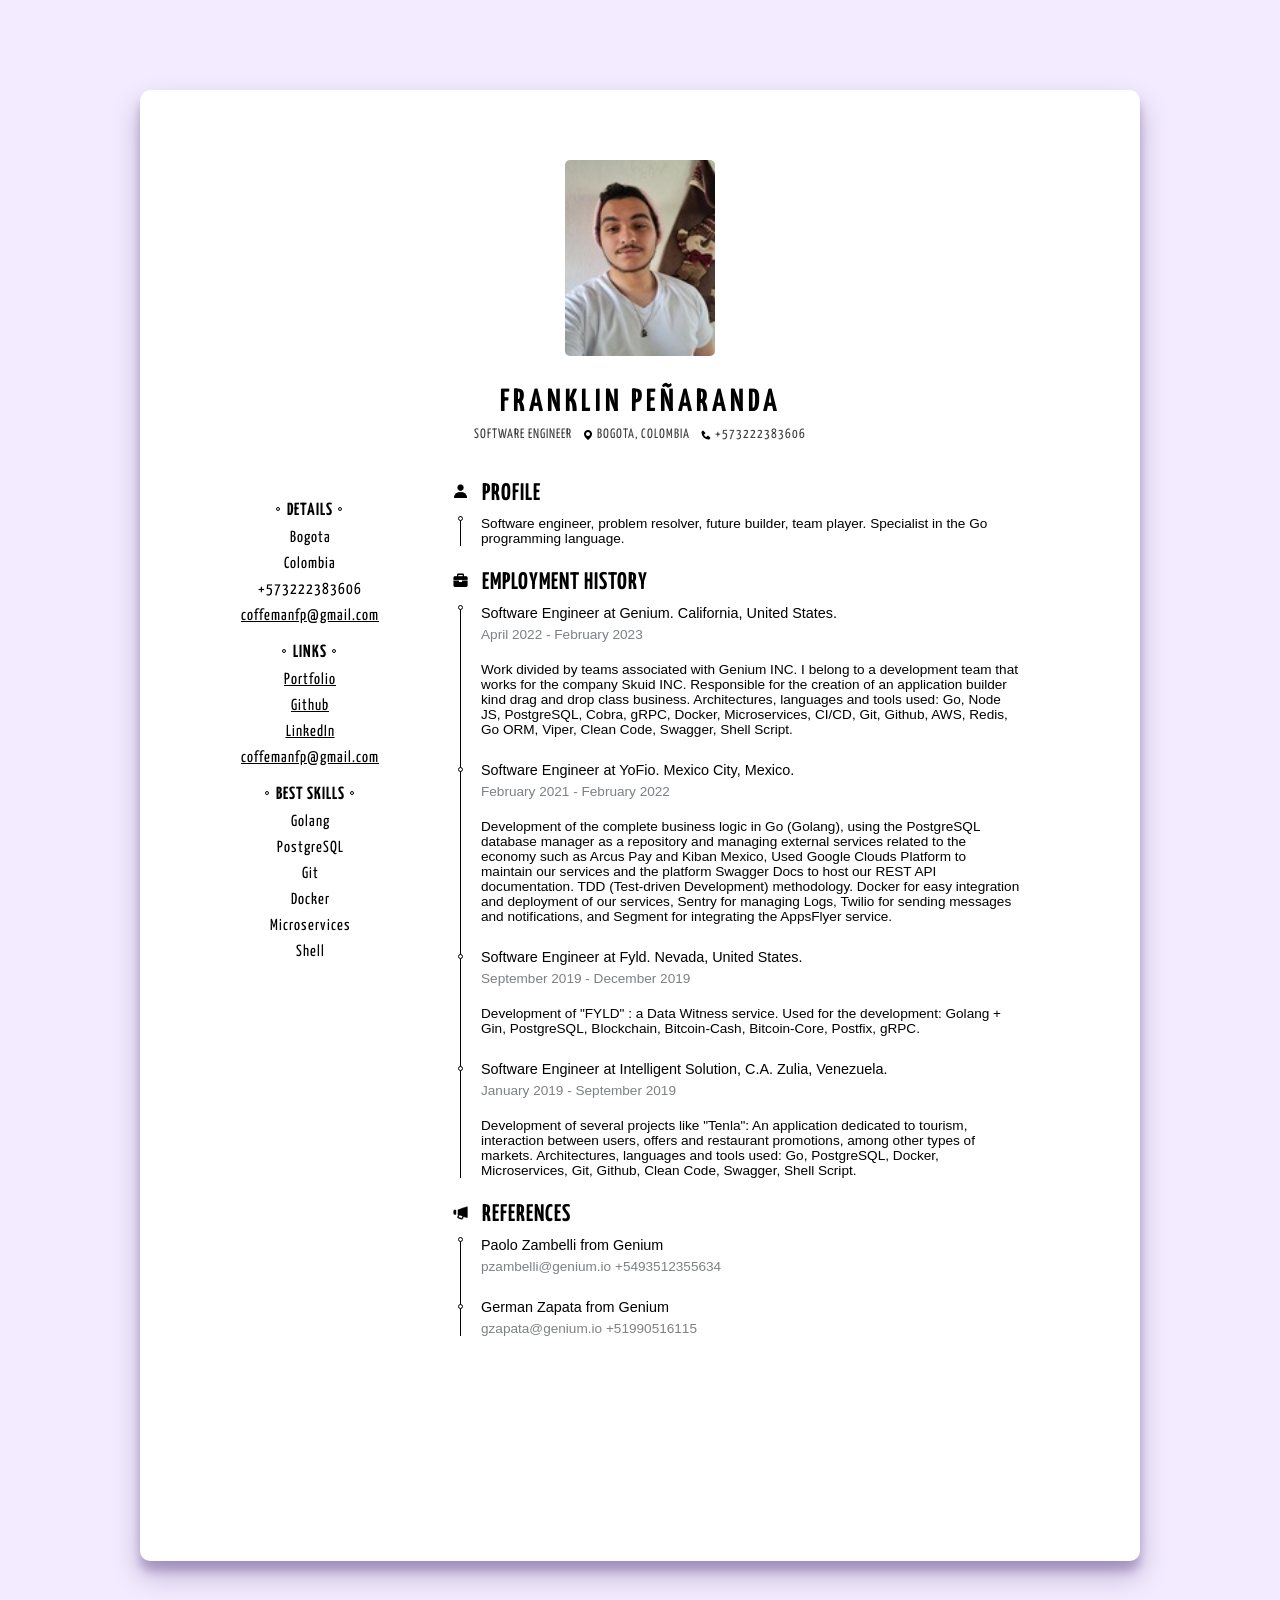
==== docs/index.html @ 39080c55 "Phone number updated" ====
<!DOCTYPE html>
<html lang="en">

<head>
    <meta charset="UTF-8">
    <meta http-equiv="X-UA-Compatible" content="IE=edge">
    <meta name="viewport" content="width=device-width, initial-scale=1.0">
    <link rel="stylesheet" href="style.css">
    <link rel="preconnect" href="https://fonts.googleapis.com">
    <link rel="preconnect" href="https://fonts.gstatic.com" crossorigin>
    <link href="https://fonts.googleapis.com/css2?family=Yanone+Kaffeesatz:wght@300&display=swap" rel="stylesheet">
    <link rel="shortcut icon" href="favicon.ico" type="image/x-icon">
    <title>Franklin Peñaranda | Curriculum Vitae</title>
</head>

<body>
    <div class="resume">
        <header class="main-info">
            <img class="main-info__photo" src="me.jpg" alt="Franklin Peñaranda photo">
            <h1 class="main-info__name">Franklin Peñaranda</h1>
            <div class="main-info__contact-info">
                <div class="main-info__info">
                    <p>Software Engineer</p>
                </div>
                <div class="main-info__info">
                    <img class="main-info__icon"
                        src="[data-uri]" /></span>
                    <p>Bogota, Colombia</p>
                </div>
                <div class="main-info__info">
                    <img class="main-info__icon"
                        src="[data-uri]" />
                    <p>+573222383606</p>
                </div>
            </div>
        </header>
        <div class="resume__content">
            <aside class="more-info">
                <section class="more-info__section">
                    <h3 class="more-info__title">Details</h3>
                    <p class="more-info__text">Bogota</p>
                    <p class="more-info__text">Colombia</p>
                    <p class="more-info__text">+573222383606</p>
                    <a class="more-info__link" href="mailto:coffemanfp@gmail.com">coffemanfp@gmail.com</a>
                </section>
                <section class="more-info__section">
                    <h3 class="more-info__title">Links</h3>
                    <a class="more-info__link" href="https://coffemanfp.vercel.app/">Portfolio</a>
                    <a class="more-info__link" href="https://github.com/coffemanfp">Github</a>
                    <a class="more-info__link" href="https://linkedin.com/in/coffemanfp">LinkedIn</a>
                    <a class="more-info__link" href="mailto:coffemanfp@gmail.com">coffemanfp@gmail.com</a>
                </section>
                <section class="more-info__section">
                    <h3 class="more-info__title">Best Skills</h3>
                    <p class="more-info__text">Golang</p>
                    <p class="more-info__text">PostgreSQL</p>
                    <p class="more-info__text">Git</p>
                    <p class="more-info__text">Docker</p>
                    <p class="more-info__text">Microservices</p>
                    <p class="more-info__text">Shell</p>
                </section>
            </aside>
            <main class="main">
                <section class="section">
                    <img class="section__icon"
                        src="[data-uri]" />
                    <h2 class="section__title">Profile</h2>
                    <div class="section__items">
                        <div class="section-item">
                            <p class="section__description">Software engineer, problem resolver, future builder, team
                                player. Specialist in the Go programming language.</p>
                        </div>
                    </div>
                </section>
                <section class="section">
                    <img class="section__icon"
                        src="[data-uri]" />
                    <h2 class="section__title">Employment History</h2>
                    <div class="section__items">
                        <div class="section-item">
                            <p class="section-item__title">Software Engineer at Genium. California, United States.</p>
                            <p class="section-item__details">April 2022 - February 2023</p>
                            <p class="section-item__description">Work divided by teams associated with Genium INC. I
                                belong to a development team that works for the company Skuid INC. Responsible for the
                                creation of an application builder kind drag and drop class business.
                                Architectures, languages and tools used: Go, Node JS, PostgreSQL, Cobra, gRPC, Docker,
                                Microservices, CI/CD, Git, Github, AWS, Redis, Go ORM, Viper, Clean Code, Swagger, Shell
                                Script.</p>
                        </div>
                        <div class="section-item">
                            <p class="section-item__title">Software Engineer at YoFio. Mexico City, Mexico.</p>
                            <p class="section-item__details">February 2021 - February 2022</p>
                            <p class="section-item__description">Development of the complete business logic in Go
                                (Golang), using the PostgreSQL database manager as a repository and managing external
                                services related to the economy such as Arcus Pay and Kiban Mexico, Used Google Clouds
                                Platform to maintain our services and the platform Swagger Docs to host our REST API
                                documentation. TDD (Test-driven Development) methodology. Docker for easy integration
                                and deployment of our services, Sentry for managing Logs, Twilio for sending messages
                                and notifications, and Segment for integrating the AppsFlyer service.</p>
                        </div>
                        <div class="section-item">
                            <p class="section-item__title">Software Engineer at Fyld. Nevada, United States.</p>
                            <p class="section-item__details">September 2019 - December 2019</p>
                            <p class="section-item__description">Development of "FYLD" : a Data Witness service. Used
                                for the development: Golang + Gin, PostgreSQL, Blockchain, Bitcoin-Cash, Bitcoin-Core,
                                Postfix, gRPC.</p>
                        </div>
                        <div class="section-item">
                            <p class="section-item__title">Software Engineer at Intelligent Solution, C.A. Zulia,
                                Venezuela.</p>
                            <p class="section-item__details">January 2019 - September 2019</p>
                            <p class="section-item__description">Development of several projects like "Tenla": An
                                application dedicated to tourism, interaction between users, offers and restaurant
                                promotions, among other types of markets.
                                Architectures, languages and tools used: Go, PostgreSQL, Docker, Microservices, Git,
                                Github, Clean Code, Swagger, Shell Script.</p>
                            </p>
                        </div>
                    </div>
                </section>
                <section class="section">
                    <img class="section__icon"
                        src="[data-uri]" />
                    <h2 class="section__title">References</h2>
                    <div class="section__items">
                        <div class="section-item">
                            <p class="section-item__title">Paolo Zambelli from Genium</p>
                            <p class="section-item__details">pzambelli@genium.io +5493512355634</p>
                        </div>
                        <div class="section-item">
                            <p class="section-item__title">German Zapata from Genium</p>
                            <p class="section-item__details">gzapata@genium.io +51990516115</p>
                        </div>
                    </div>
                </section>
            </main>
        </div>
    </div>
</body>

</html>
---- docs/style.css ----
html {
    -webkit-box-sizing: border-box;
    box-sizing: border-box;
    cursor: default;
    -ms-text-size-adjust: 100%;
    -webkit-text-size-adjust: 100%;
}

body {
    position: relative;
    min-height: 100vh;
    overflow-x: hidden;
    background-color: #f3ebff;
    font-family: 'Yanone Kaffeesatz', sans-serif;
    margin: 0;
}

p, h1, h2, h3 {
    margin: 0;
}

a {
    color: inherit;
}

.resume {
    background-color: white;
    border-radius: 10px;
    margin: 7% auto 7% auto;
    box-shadow: rgba(27, 0, 70, 0.25) 0px 14px 28px, rgba(47, 0, 94, 0.22) 0px 10px 10px;
    max-width: 1000px;
}

.resume__content {
    display: flex;
    justify-content: center;
    padding: 0 20px 200px 20px;
}

.main-info {
    padding-top: 7%;
    margin-bottom: 40px;
}

.main-info__photo {
    display: block;
    margin-left: auto;
    margin-right: auto;
    margin-bottom: 30px;
    width: 150px;
    height: 196px;
    border-radius: 5px;
}

.main-info__name {
    text-transform: uppercase;
    text-align: center;
    letter-spacing: 4px;
    margin-bottom: 10px;
}

.main-info__contact-info {
    display: flex;
    justify-content: center;
    align-items: center;
}

.main-info__info {
    display: inline-flex;
    justify-content: center;
    align-items: center;
    margin-left: 5px;
    margin-right: 5px;
    text-transform: uppercase;
}

.main-info__contact-info p {
    display: inline;
    letter-spacing: 1px;
    font-size: .85rem;
    color: rgb(65, 65, 65);
}

.main-info__icon {
    height: 12px;
    width: 12px;
    margin-right: 3px;
}

.more-info {
    display: inline;
    width: 30%;
    min-width: 300px;
    text-align: center;
}

.more-info__title {
    position: relative;
    margin-top: 20px;
    text-transform: uppercase;
    font-size: 1.1rem;
}

.more-info__title::after, .more-info__title::before {
    content: '';
    position: absolute;
    height: 2px;
    width: 2px;
    border: 1px solid black;
    border-radius: 50%;
}

.more-info__title::after {
    margin-top: 5px;
    margin-left: 5px;
}

.more-info__title::before {
    margin-top: 5px;
    margin-left: -11px;
}

.more-info__title, .more-info__link, .more-info__text {
    margin-bottom: 10px;
}

.more-info__title, .more-info__link, .more-info__text {
    display: block;
    letter-spacing: 1px;
}

.main {
    display: inline;
    padding-right: 100px;
}

.section__icon, .section__title {
    display: inline;
}

.section__title {
    text-transform: uppercase;
    letter-spacing: 1px;
}

.section__items {
    border-left: 1px solid black;
    padding-left: 20px;
    margin-top: 10px;
    margin-bottom: 20px;
    font-family: Roboto, sans-serif;
    font-size: .85em;
    font-weight: lighter;
}

.section-item {
    position: relative;
    margin-bottom: 25px;
}

.section-item__title {
    font-weight: 500;
    font-size: .9rem;
    margin-bottom: 6px;
}

.section-item__details {
    color: #7d8184;
    margin-bottom: 20px;
}

.section-item:not(:first-child)::before {
    top: 5px;
}

.section-item::before {
    content: '';
    position: absolute;
    margin-left: -23px;
    height: 3px;
    width: 3px;
    border: 1px solid black;
    border-radius: 50%;
    background-color: white;
}

.section__icon {
    width: 17px;
    height: 17px;
    margin-left: -8px;
    margin-right: 10px;
}

@media screen and (max-width: 700px) {
    .resume__content {
        display: block;
        justify-content: center;
        padding: 0 20px 50px 20px;
    }

    .resume__content>* {
        display: block;
        margin: 0 auto 50px auto;
        padding: 0 20px 0 20px;
    }
}
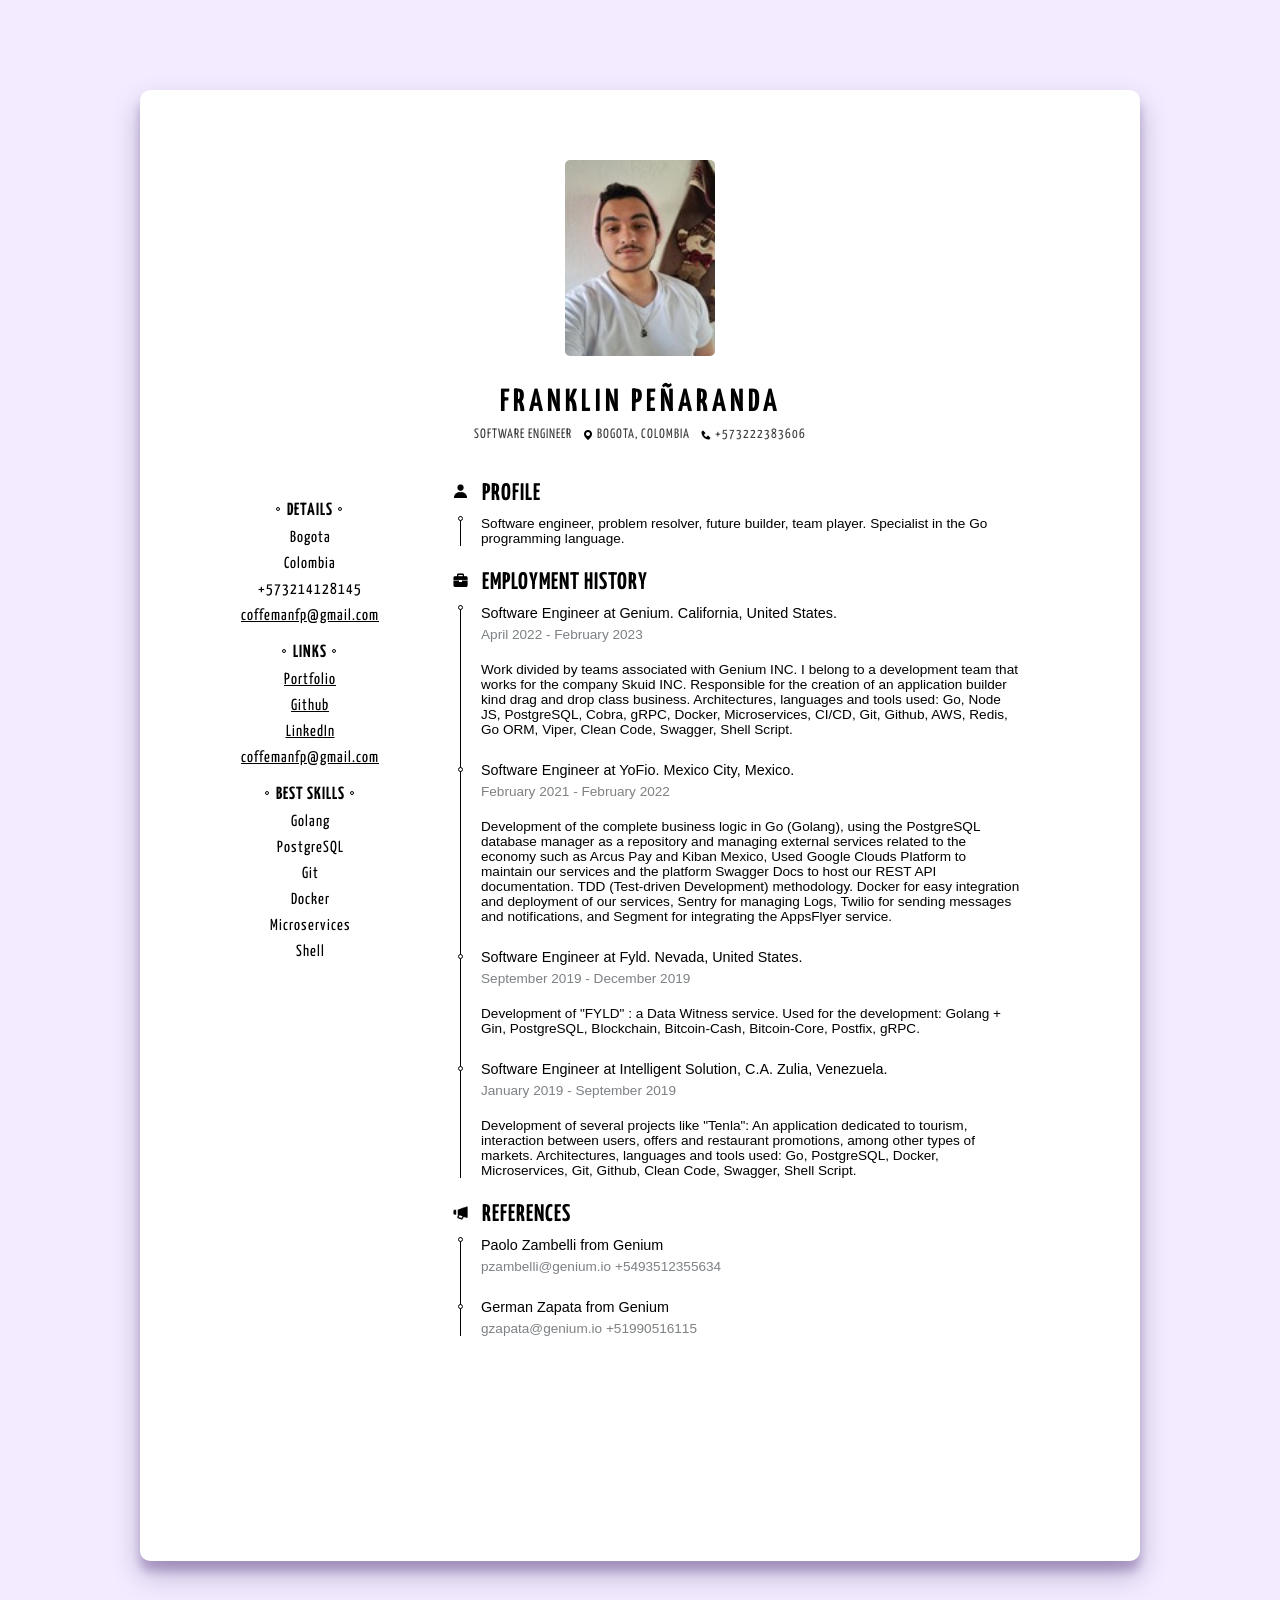
==== commit d108b085: "Phone number updated" ====
--- a/docs/index.html
+++ b/docs/index.html
@@ -40,7 +40,7 @@
                     <h3 class="more-info__title">Details</h3>
                     <p class="more-info__text">Bogota</p>
                     <p class="more-info__text">Colombia</p>
-                    <p class="more-info__text">+573222383606</p>
+                    <p class="more-info__text">+573214128145</p>
                     <a class="more-info__link" href="mailto:coffemanfp@gmail.com">coffemanfp@gmail.com</a>
                 </section>
                 <section class="more-info__section">
@@ -138,4 +138,4 @@
     </div>
 </body>
 
-</html>+</html>
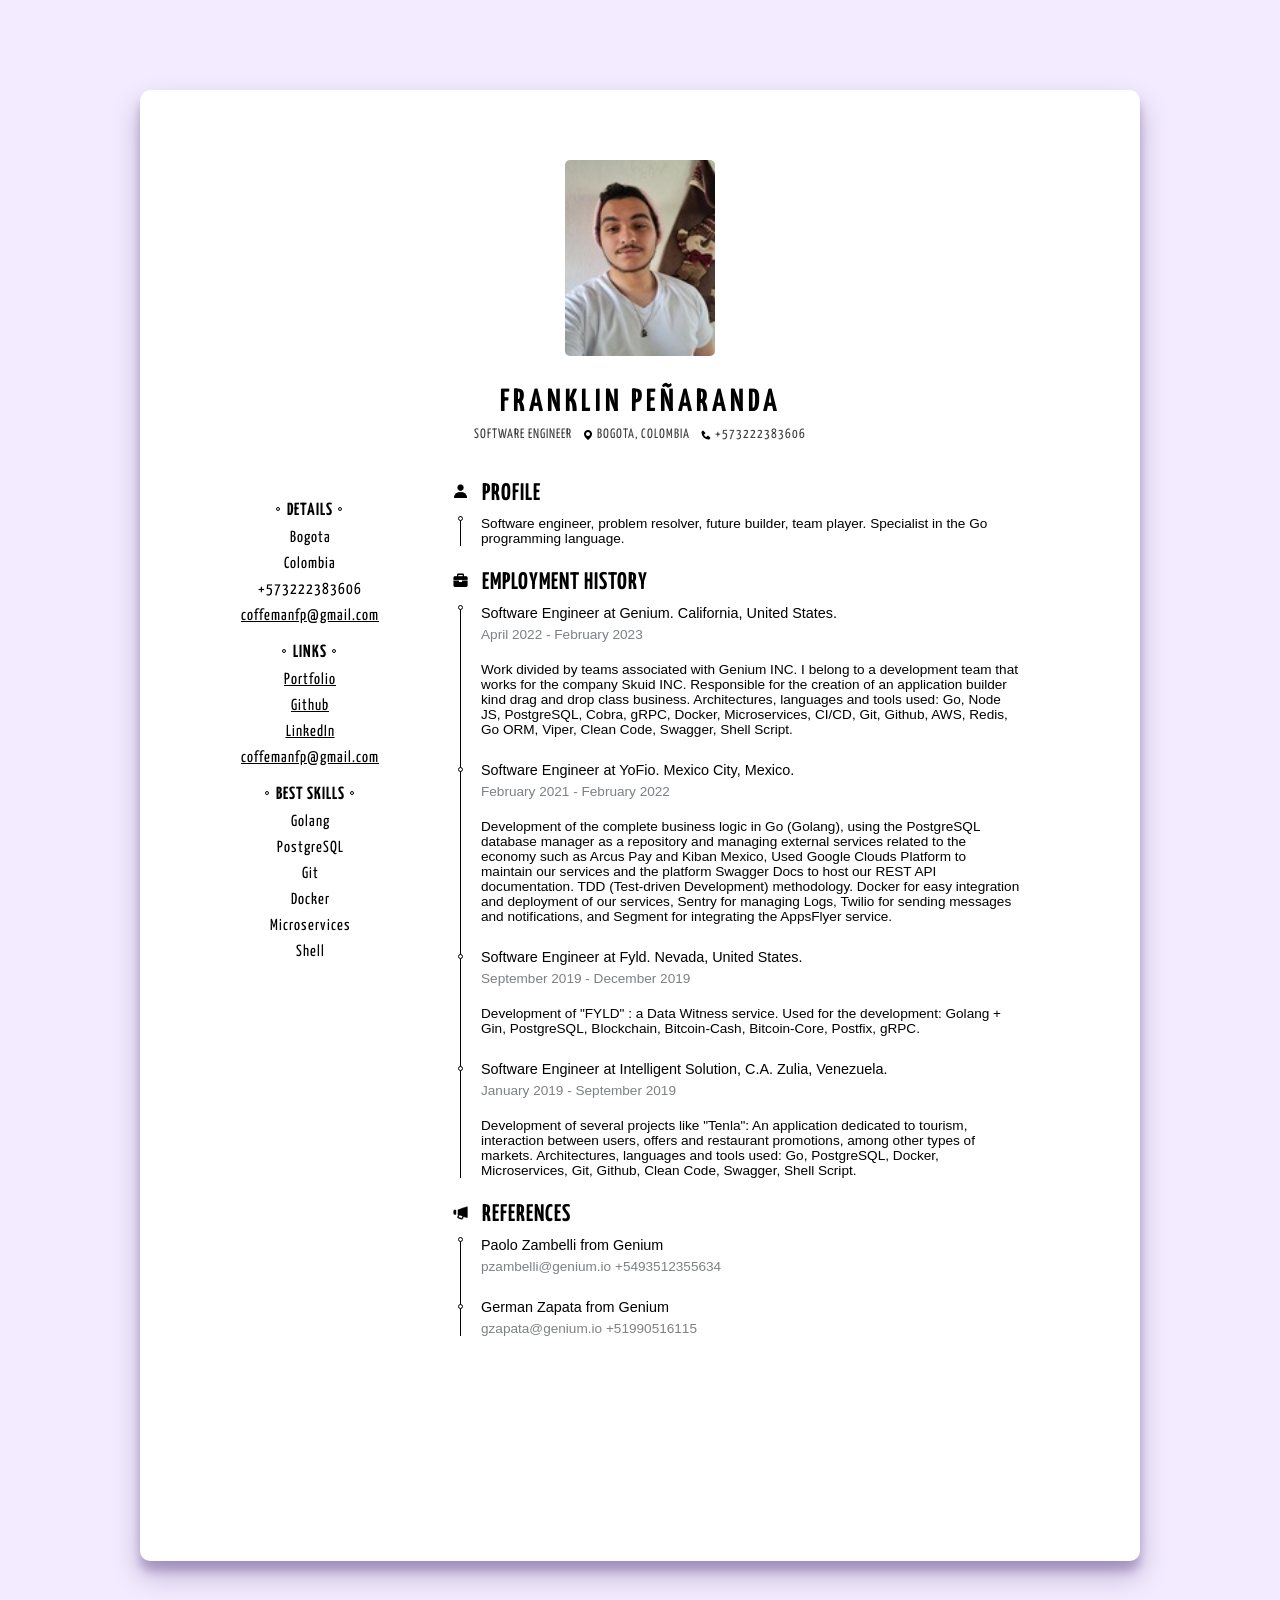
==== commit 84b7176e: "Merge branch 'main' of github.com:coffemanfp/cv" ====
--- a/docs/index.html
+++ b/docs/index.html
@@ -40,7 +40,7 @@
                     <h3 class="more-info__title">Details</h3>
                     <p class="more-info__text">Bogota</p>
                     <p class="more-info__text">Colombia</p>
-                    <p class="more-info__text">+573214128145</p>
+                    <p class="more-info__text">+573222383606</p>
                     <a class="more-info__link" href="mailto:coffemanfp@gmail.com">coffemanfp@gmail.com</a>
                 </section>
                 <section class="more-info__section">
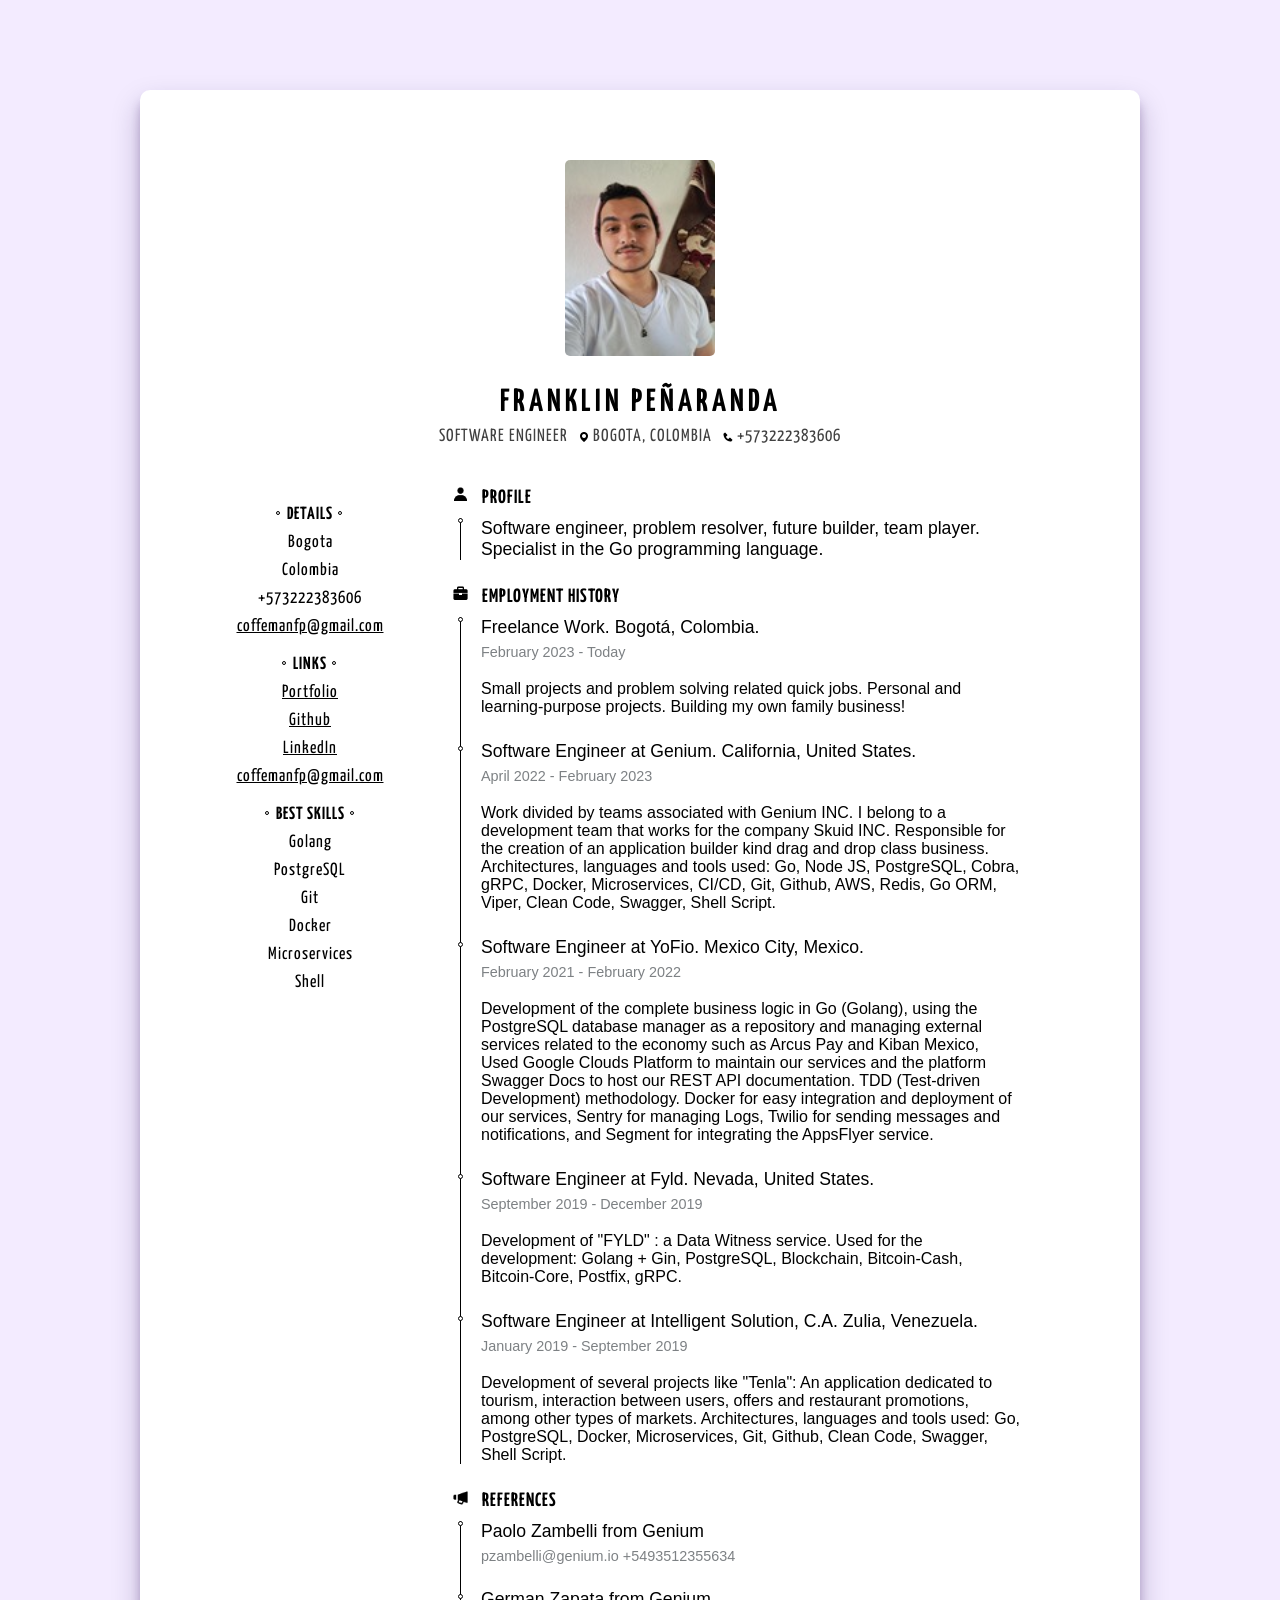
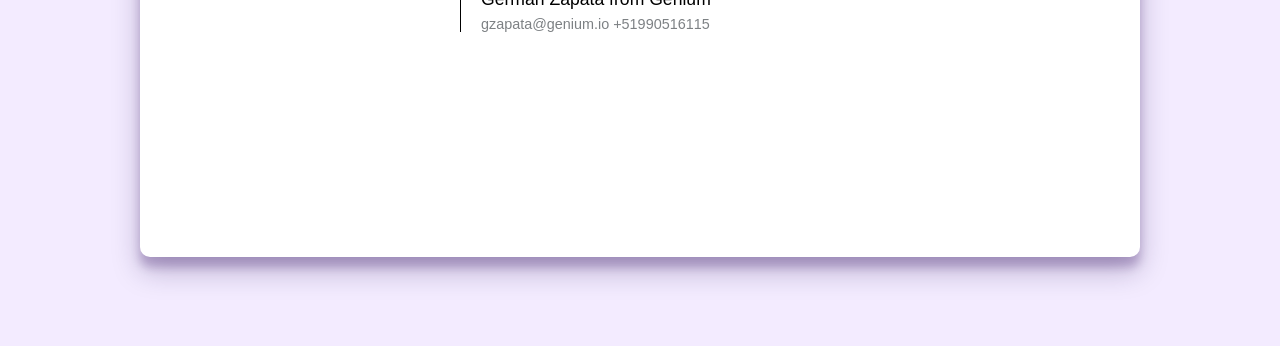
==== commit c07a997d: "Added recent work, changed the font sizes" ====
--- a/docs/index.html
+++ b/docs/index.html
@@ -78,6 +78,14 @@
                     <h2 class="section__title">Employment History</h2>
                     <div class="section__items">
                         <div class="section-item">
+                            <p class="section-item__title">Freelance Work. Bogotá, Colombia.</p>
+                            <p class="section-item__details">February 2023 - Today</p>
+                            <p class="section-item__description">
+                                Small projects and problem solving related quick jobs. Personal and learning-purpose
+                                projects. Building my own family business!
+                            </p>
+                        </div>
+                        <div class="section-item">
                             <p class="section-item__title">Software Engineer at Genium. California, United States.</p>
                             <p class="section-item__details">April 2022 - February 2023</p>
                             <p class="section-item__description">Work divided by teams associated with Genium INC. I
@@ -138,4 +146,4 @@
     </div>
 </body>
 
-</html>
+</html>
--- a/docs/style.css
+++ b/docs/style.css
@@ -15,7 +15,10 @@
     margin: 0;
 }
 
-p, h1, h2, h3 {
+p,
+h1,
+h2,
+h3 {
     margin: 0;
 }
 
@@ -77,7 +80,7 @@
 .main-info__contact-info p {
     display: inline;
     letter-spacing: 1px;
-    font-size: .85rem;
+    font-size: 1.1rem;
     color: rgb(65, 65, 65);
 }
 
@@ -101,7 +104,8 @@
     font-size: 1.1rem;
 }
 
-.more-info__title::after, .more-info__title::before {
+.more-info__title::after,
+.more-info__title::before {
     content: '';
     position: absolute;
     height: 2px;
@@ -120,13 +124,18 @@
     margin-left: -11px;
 }
 
-.more-info__title, .more-info__link, .more-info__text {
+.more-info__title,
+.more-info__link,
+.more-info__text {
     margin-bottom: 10px;
 }
 
-.more-info__title, .more-info__link, .more-info__text {
+.more-info__title,
+.more-info__link,
+.more-info__text {
     display: block;
     letter-spacing: 1px;
+    font-size: 1.1rem;
 }
 
 .main {
@@ -134,13 +143,19 @@
     padding-right: 100px;
 }
 
-.section__icon, .section__title {
-    display: inline;
-}
-
+.section__icon,
 .section__title {
+    display: inline;
+}
+
+.section__title {
     text-transform: uppercase;
     letter-spacing: 1px;
+    font-size: 1.2rem;
+}
+
+.section__description {
+    font-size: 1.1rem;
 }
 
 .section__items {
@@ -160,13 +175,18 @@
 
 .section-item__title {
     font-weight: 500;
-    font-size: .9rem;
+    font-size: 1.1rem;
     margin-bottom: 6px;
 }
 
 .section-item__details {
     color: #7d8184;
     margin-bottom: 20px;
+    font-size: 0.9rem;
+}
+
+.section-item__description {
+    font-size: 1rem;
 }
 
 .section-item:not(:first-child)::before {
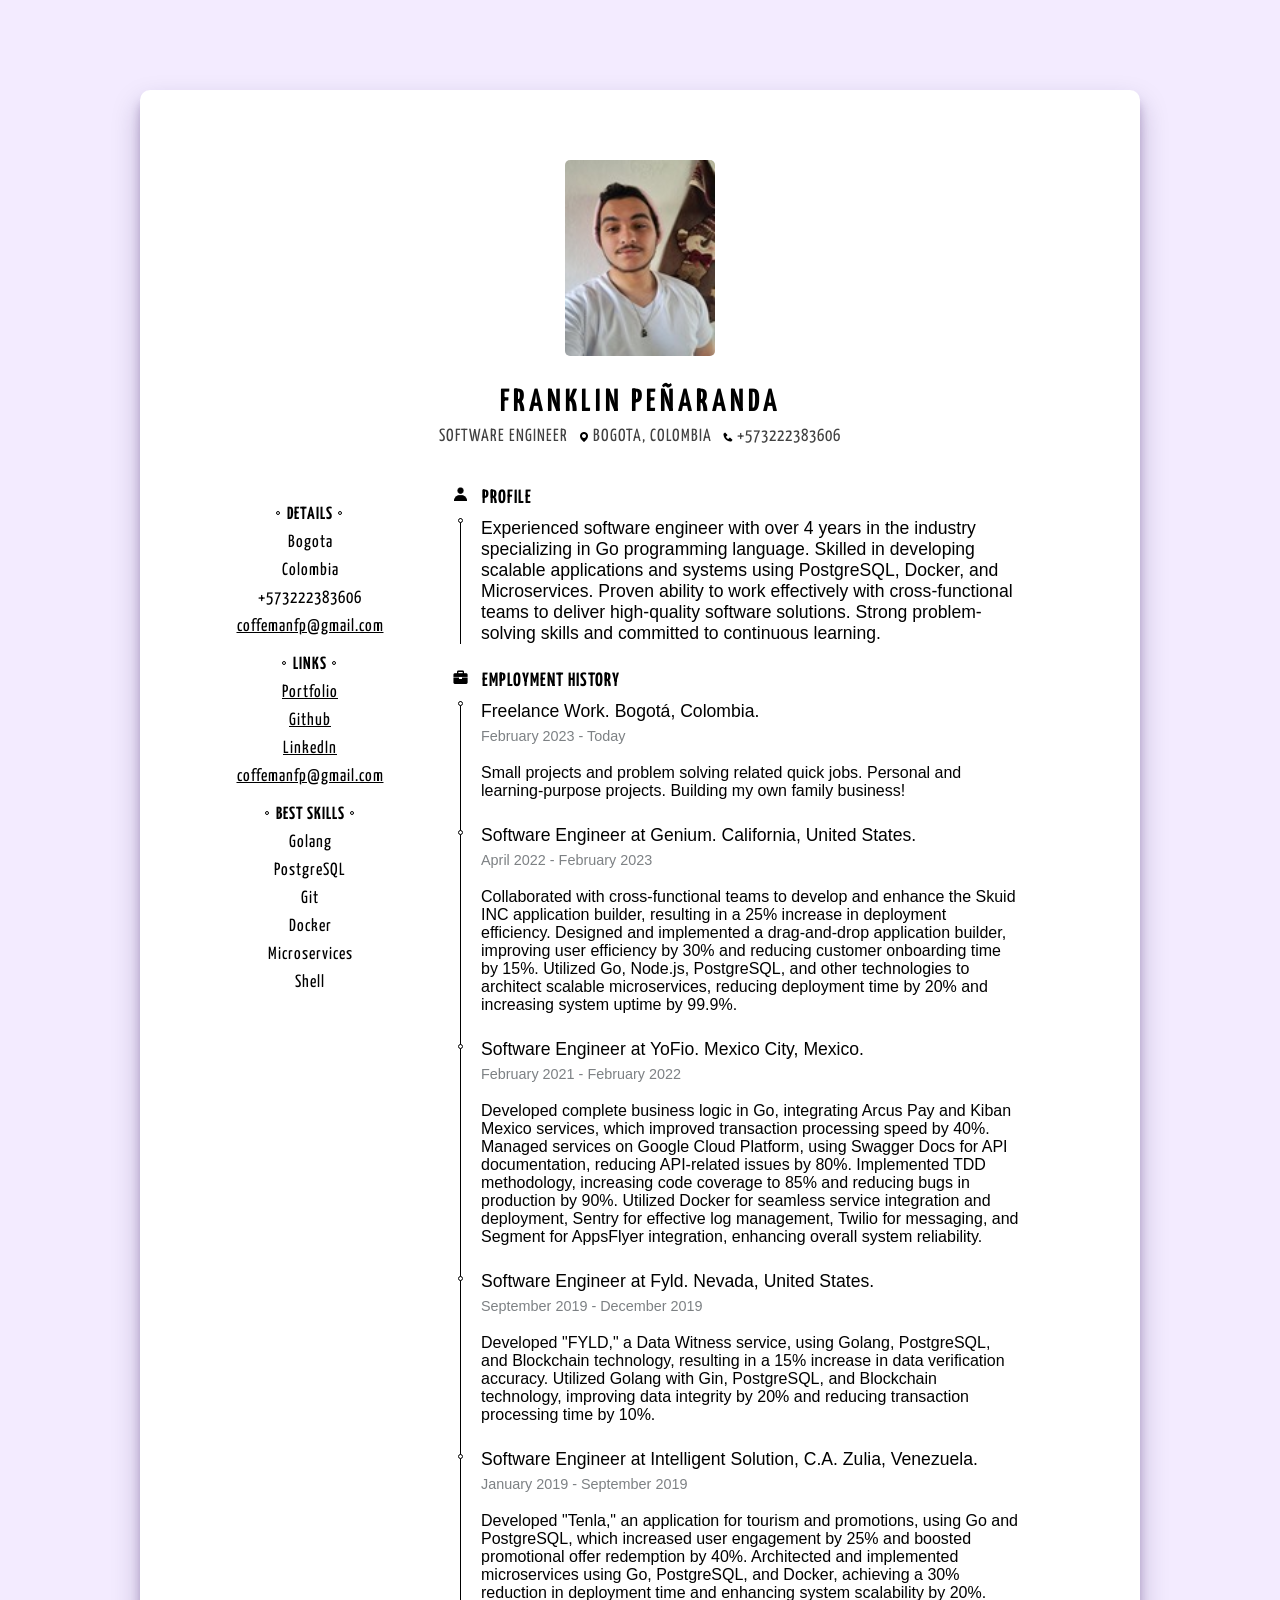
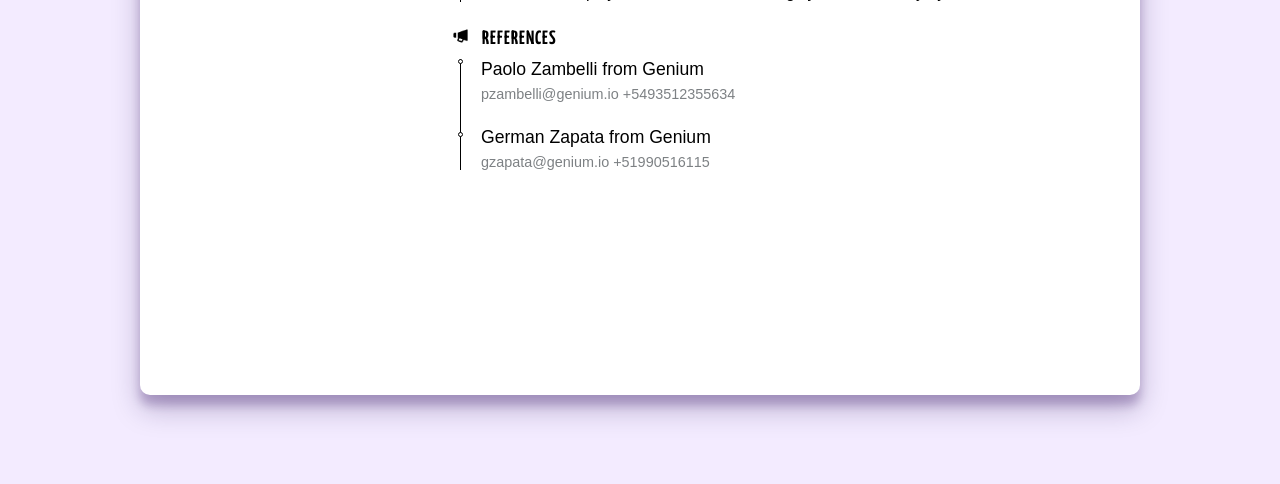
==== commit 264a2551: "Rewriting work experiencie" ====
--- a/docs/index.html
+++ b/docs/index.html
@@ -67,8 +67,9 @@
                     <h2 class="section__title">Profile</h2>
                     <div class="section__items">
                         <div class="section-item">
-                            <p class="section__description">Software engineer, problem resolver, future builder, team
-                                player. Specialist in the Go programming language.</p>
+                            <p class="section__description">
+                                Experienced software engineer with over 4 years in the industry specializing in Go programming language. Skilled in developing scalable applications and systems using PostgreSQL, Docker, and Microservices. Proven ability to work effectively with cross-functional teams to deliver high-quality software solutions. Strong problem-solving skills and committed to continuous learning.
+                            </p>
                         </div>
                     </div>
                 </section>
@@ -88,40 +89,37 @@
                         <div class="section-item">
                             <p class="section-item__title">Software Engineer at Genium. California, United States.</p>
                             <p class="section-item__details">April 2022 - February 2023</p>
-                            <p class="section-item__description">Work divided by teams associated with Genium INC. I
-                                belong to a development team that works for the company Skuid INC. Responsible for the
-                                creation of an application builder kind drag and drop class business.
-                                Architectures, languages and tools used: Go, Node JS, PostgreSQL, Cobra, gRPC, Docker,
-                                Microservices, CI/CD, Git, Github, AWS, Redis, Go ORM, Viper, Clean Code, Swagger, Shell
-                                Script.</p>
+                            <p class="section-item__description">
+                                Collaborated with cross-functional teams to develop and enhance the Skuid INC application builder, resulting in a 25% increase in deployment efficiency.
+                                Designed and implemented a drag-and-drop application builder, improving user efficiency by 30% and reducing customer onboarding time by 15%.
+                                Utilized Go, Node.js, PostgreSQL, and other technologies to architect scalable microservices, reducing deployment time by 20% and increasing system uptime by 99.9%.
+                            </p>
                         </div>
                         <div class="section-item">
                             <p class="section-item__title">Software Engineer at YoFio. Mexico City, Mexico.</p>
                             <p class="section-item__details">February 2021 - February 2022</p>
-                            <p class="section-item__description">Development of the complete business logic in Go
-                                (Golang), using the PostgreSQL database manager as a repository and managing external
-                                services related to the economy such as Arcus Pay and Kiban Mexico, Used Google Clouds
-                                Platform to maintain our services and the platform Swagger Docs to host our REST API
-                                documentation. TDD (Test-driven Development) methodology. Docker for easy integration
-                                and deployment of our services, Sentry for managing Logs, Twilio for sending messages
-                                and notifications, and Segment for integrating the AppsFlyer service.</p>
+                            <p class="section-item__description">
+                                Developed complete business logic in Go, integrating Arcus Pay and Kiban Mexico services, which improved transaction processing speed by 40%.
+                                Managed services on Google Cloud Platform, using Swagger Docs for API documentation, reducing API-related issues by 80%.
+                                Implemented TDD methodology, increasing code coverage to 85% and reducing bugs in production by 90%.
+                                Utilized Docker for seamless service integration and deployment, Sentry for effective log management, Twilio for messaging, and Segment for AppsFlyer integration, enhancing overall system reliability.
+                            </p>
                         </div>
                         <div class="section-item">
                             <p class="section-item__title">Software Engineer at Fyld. Nevada, United States.</p>
                             <p class="section-item__details">September 2019 - December 2019</p>
-                            <p class="section-item__description">Development of "FYLD" : a Data Witness service. Used
-                                for the development: Golang + Gin, PostgreSQL, Blockchain, Bitcoin-Cash, Bitcoin-Core,
-                                Postfix, gRPC.</p>
+                            <p class="section-item__description">
+                                Developed "FYLD," a Data Witness service, using Golang, PostgreSQL, and Blockchain technology, resulting in a 15% increase in data verification accuracy.
+                                Utilized Golang with Gin, PostgreSQL, and Blockchain technology, improving data integrity by 20% and reducing transaction processing time by 10%.
+                            </p>
                         </div>
                         <div class="section-item">
                             <p class="section-item__title">Software Engineer at Intelligent Solution, C.A. Zulia,
                                 Venezuela.</p>
                             <p class="section-item__details">January 2019 - September 2019</p>
-                            <p class="section-item__description">Development of several projects like "Tenla": An
-                                application dedicated to tourism, interaction between users, offers and restaurant
-                                promotions, among other types of markets.
-                                Architectures, languages and tools used: Go, PostgreSQL, Docker, Microservices, Git,
-                                Github, Clean Code, Swagger, Shell Script.</p>
+                            <p class="section-item__description">
+                                Developed "Tenla," an application for tourism and promotions, using Go and PostgreSQL, which increased user engagement by 25% and boosted promotional offer redemption by 40%.
+                                Architected and implemented microservices using Go, PostgreSQL, and Docker, achieving a 30% reduction in deployment time and enhancing system scalability by 20%.
                             </p>
                         </div>
                     </div>
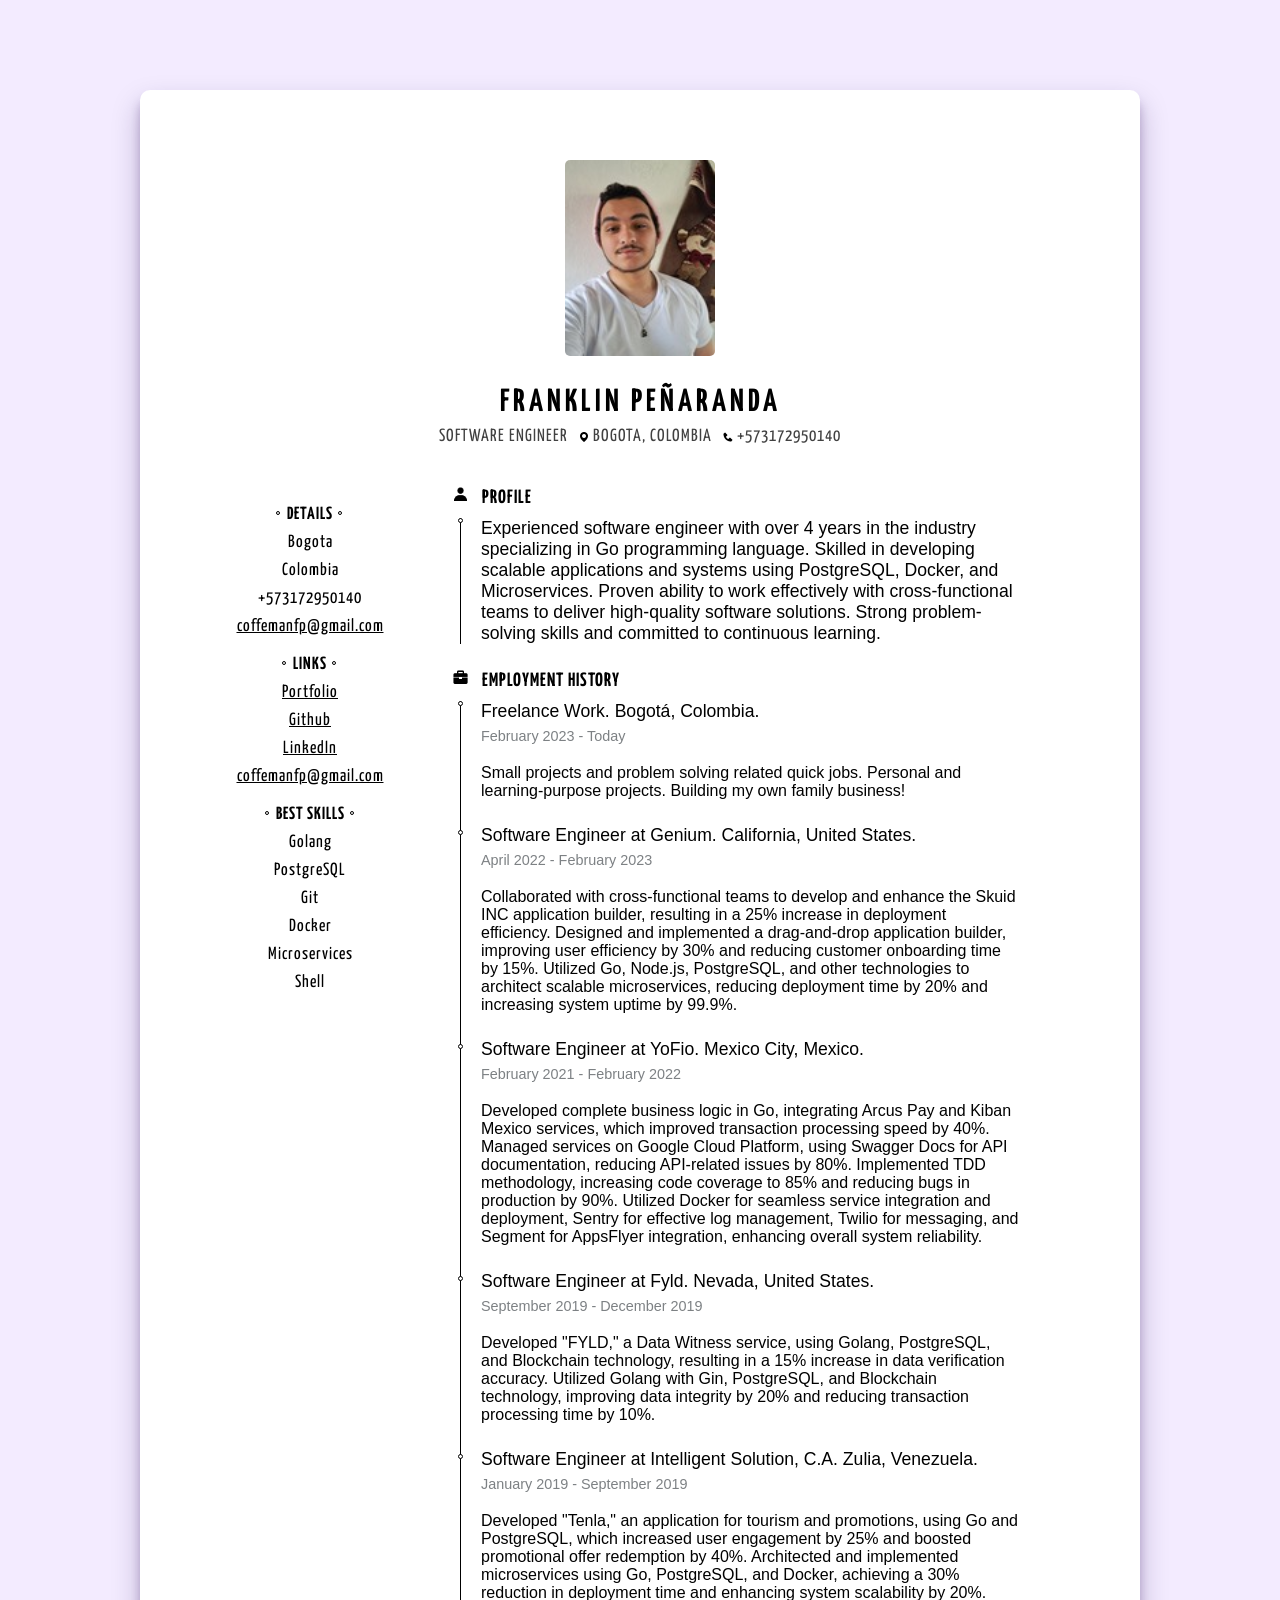
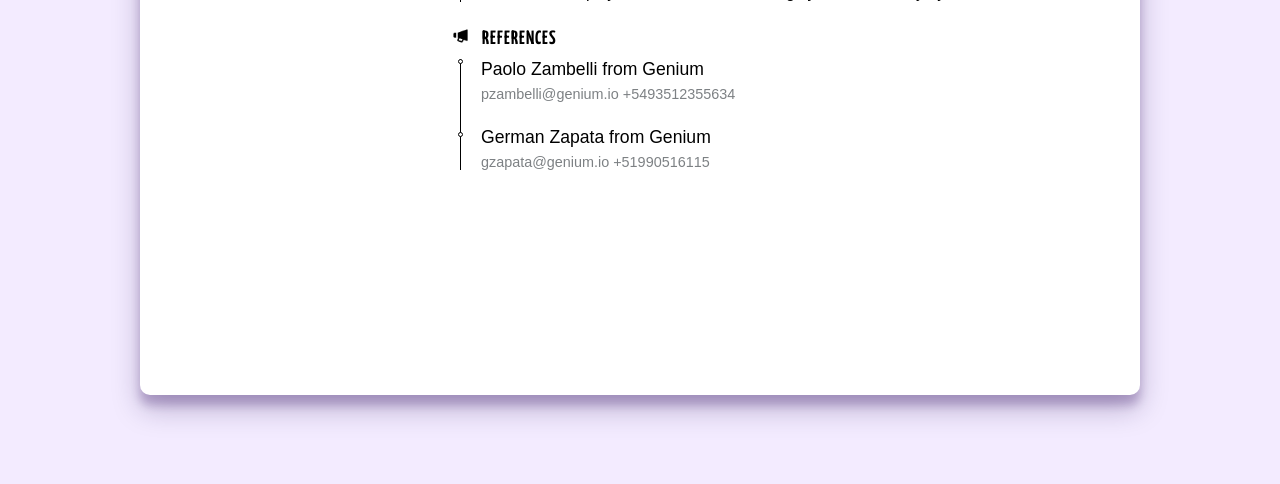
==== commit ae01fdd3: "Changing phone number" ====
--- a/docs/index.html
+++ b/docs/index.html
@@ -30,7 +30,7 @@
                 <div class="main-info__info">
                     <img class="main-info__icon"
                         src="[data-uri]" />
-                    <p>+573222383606</p>
+                    <p>+573172950140</p>
                 </div>
             </div>
         </header>
@@ -40,7 +40,7 @@
                     <h3 class="more-info__title">Details</h3>
                     <p class="more-info__text">Bogota</p>
                     <p class="more-info__text">Colombia</p>
-                    <p class="more-info__text">+573222383606</p>
+                    <p class="more-info__text">+573172950140</p>
                     <a class="more-info__link" href="mailto:coffemanfp@gmail.com">coffemanfp@gmail.com</a>
                 </section>
                 <section class="more-info__section">
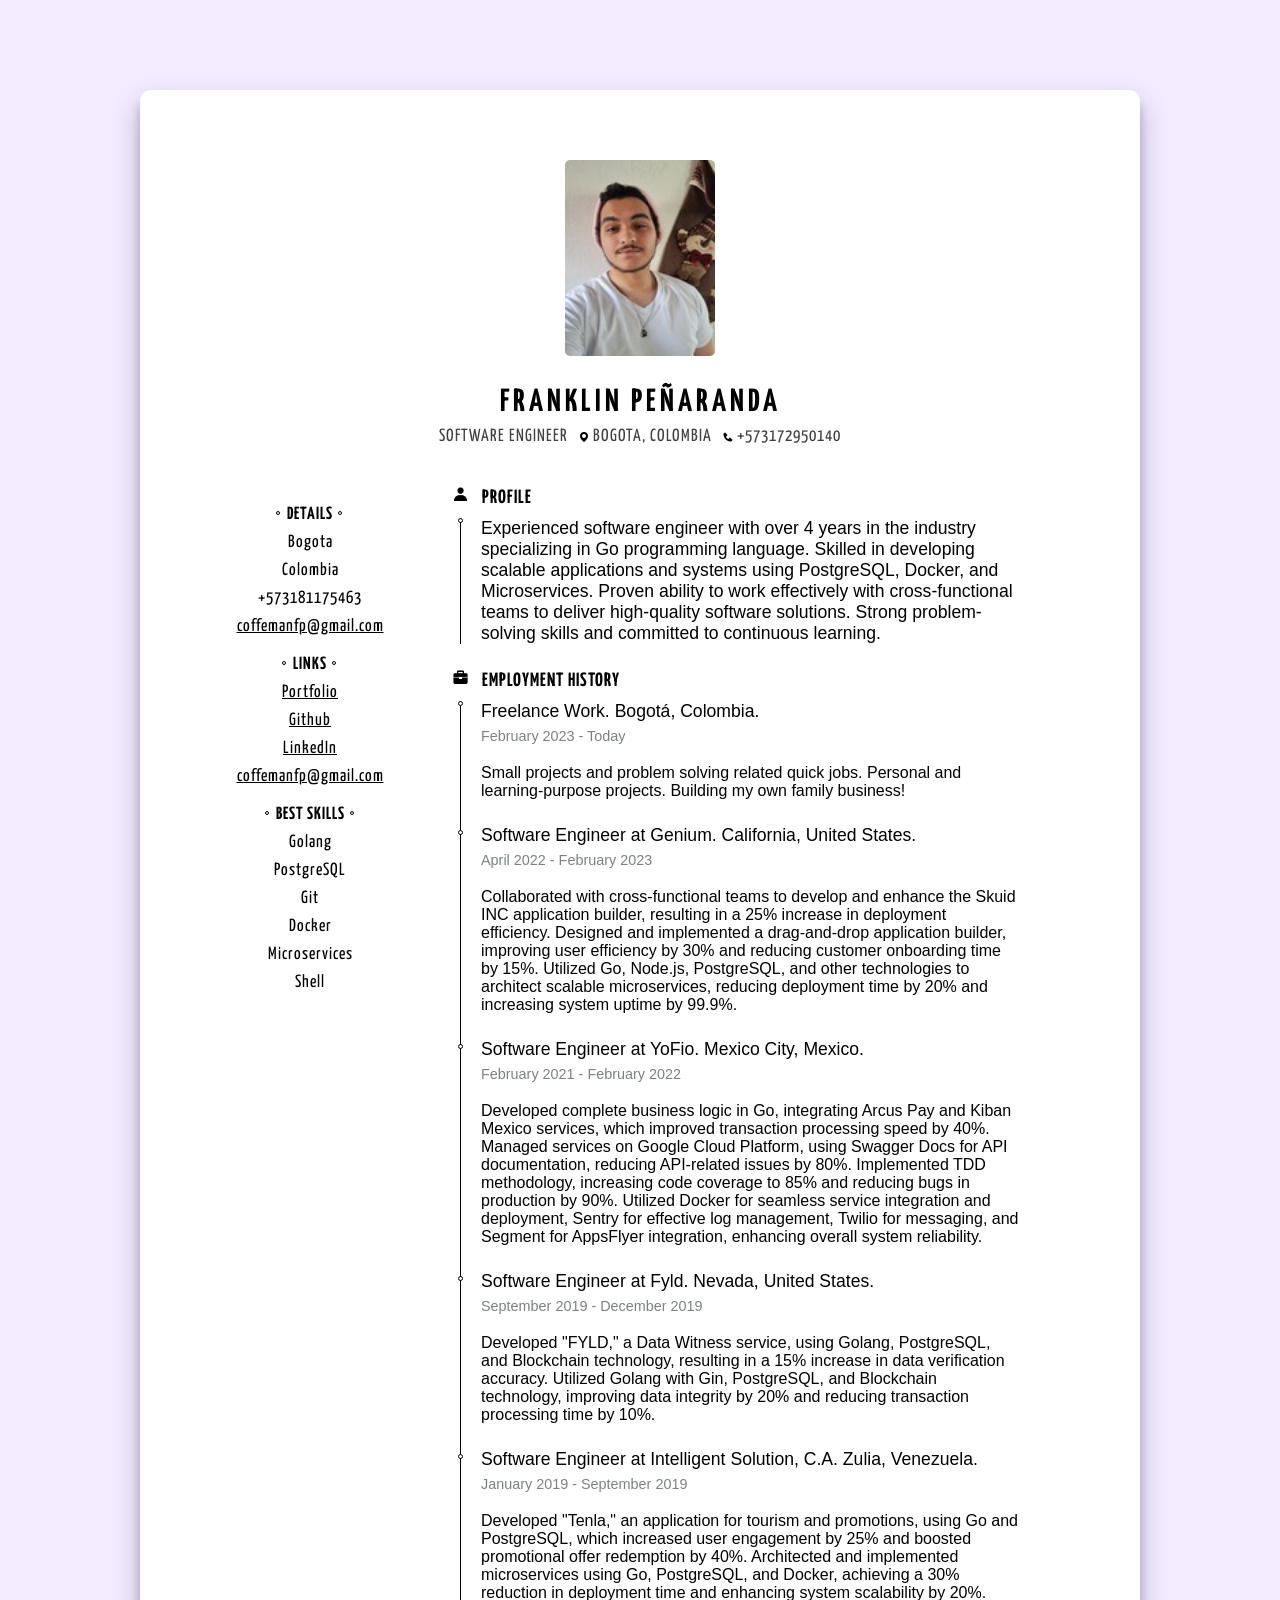
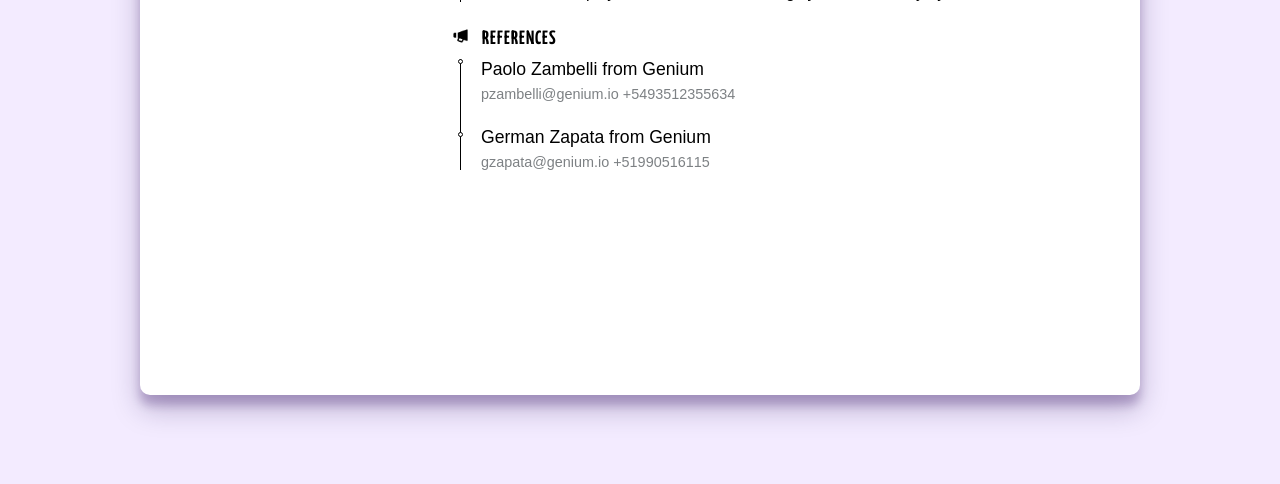
==== commit 6c810e89: "Update: phone number and portfolio link" ====
--- a/docs/index.html
+++ b/docs/index.html
@@ -40,12 +40,12 @@
                     <h3 class="more-info__title">Details</h3>
                     <p class="more-info__text">Bogota</p>
                     <p class="more-info__text">Colombia</p>
-                    <p class="more-info__text">+573172950140</p>
+                    <p class="more-info__text">+573181175463</p>
                     <a class="more-info__link" href="mailto:coffemanfp@gmail.com">coffemanfp@gmail.com</a>
                 </section>
                 <section class="more-info__section">
                     <h3 class="more-info__title">Links</h3>
-                    <a class="more-info__link" href="https://coffemanfp.vercel.app/">Portfolio</a>
+                    <a class="more-info__link" href="https://coffemanfp.github.io/portfolio/">Portfolio</a>
                     <a class="more-info__link" href="https://github.com/coffemanfp">Github</a>
                     <a class="more-info__link" href="https://linkedin.com/in/coffemanfp">LinkedIn</a>
                     <a class="more-info__link" href="mailto:coffemanfp@gmail.com">coffemanfp@gmail.com</a>
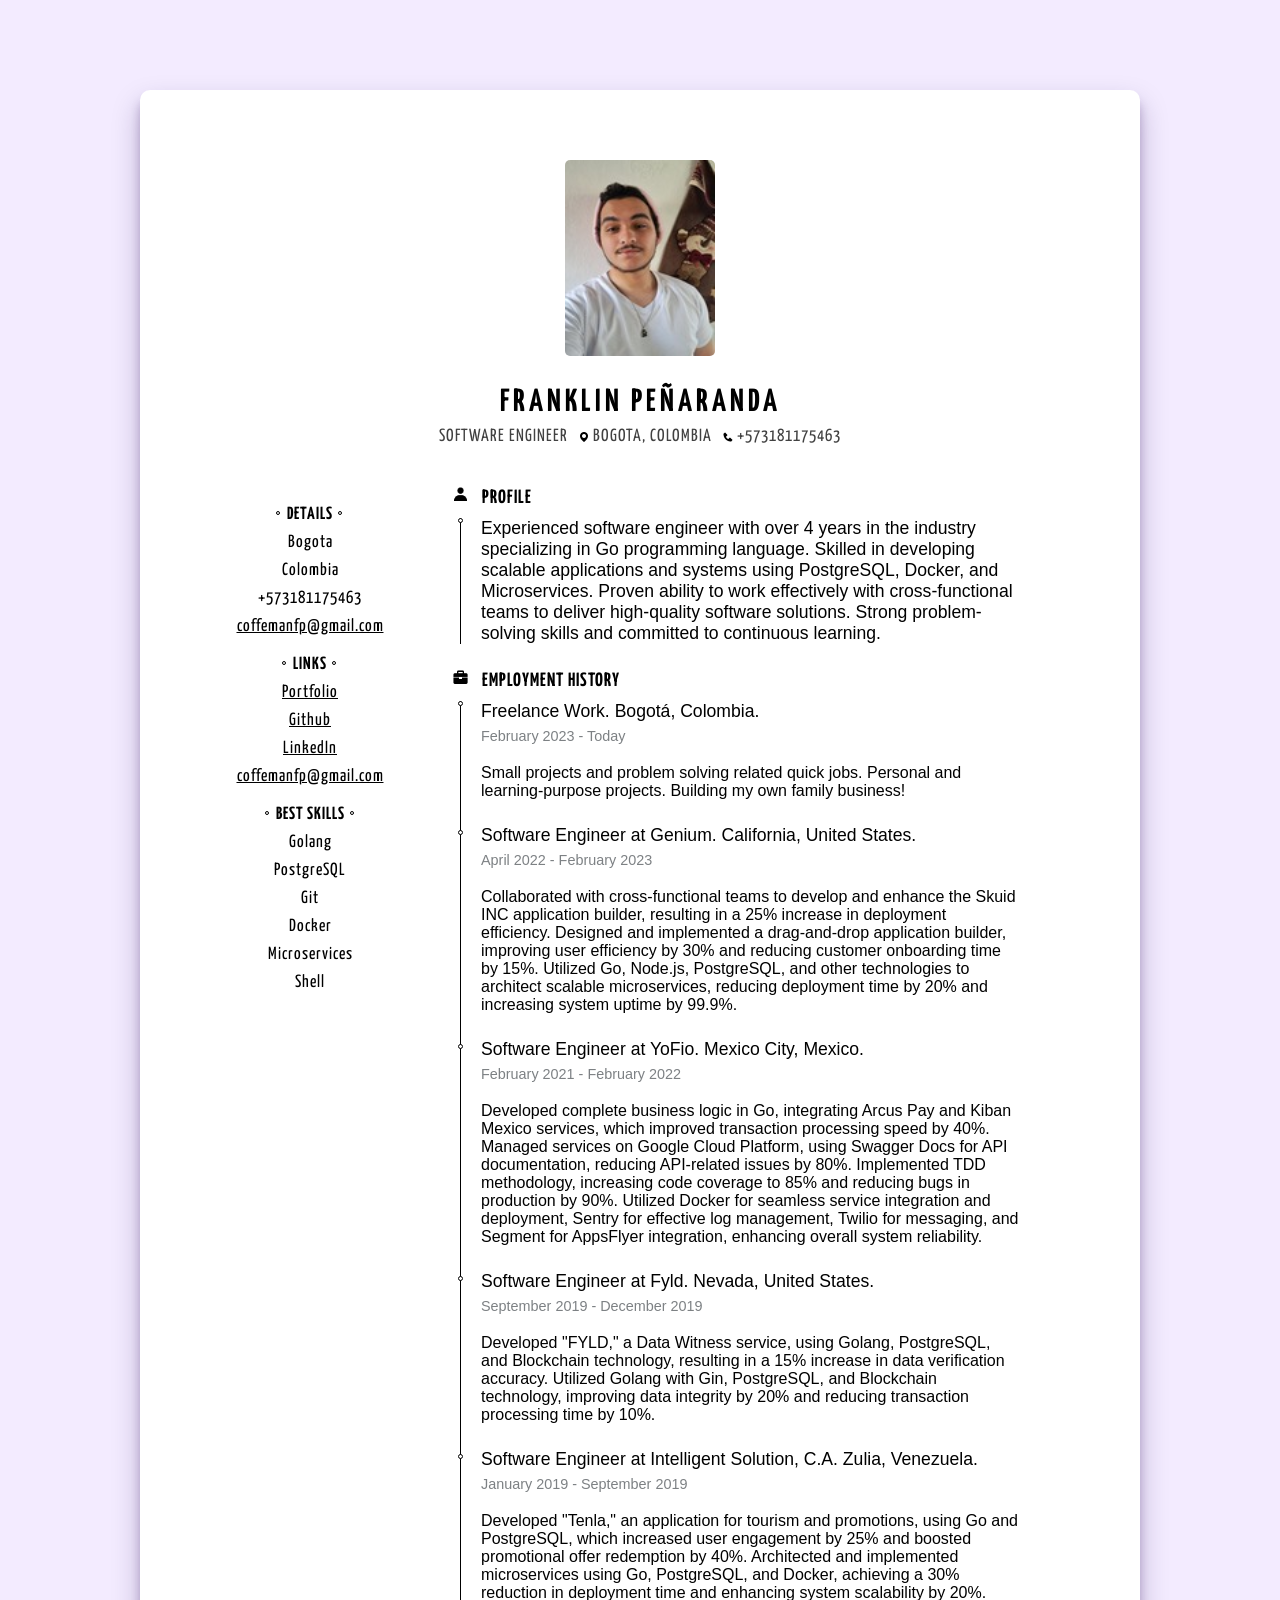
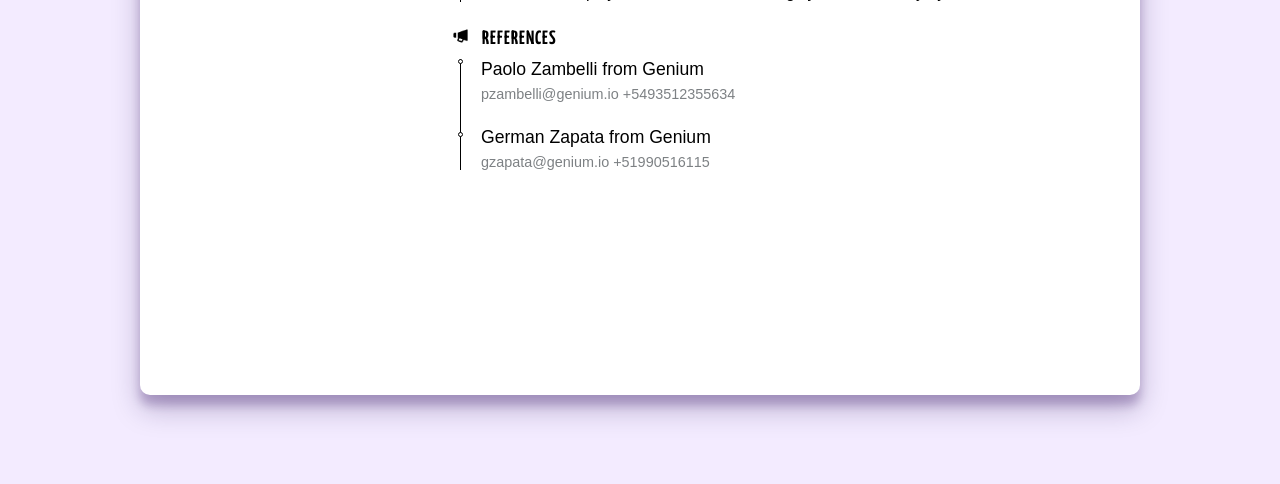
==== commit 292b4f8f: "Update: phone number" ====
--- a/docs/index.html
+++ b/docs/index.html
@@ -30,7 +30,7 @@
                 <div class="main-info__info">
                     <img class="main-info__icon"
                         src="[data-uri]" />
-                    <p>+573172950140</p>
+                    <p>+573181175463</p>
                 </div>
             </div>
         </header>
